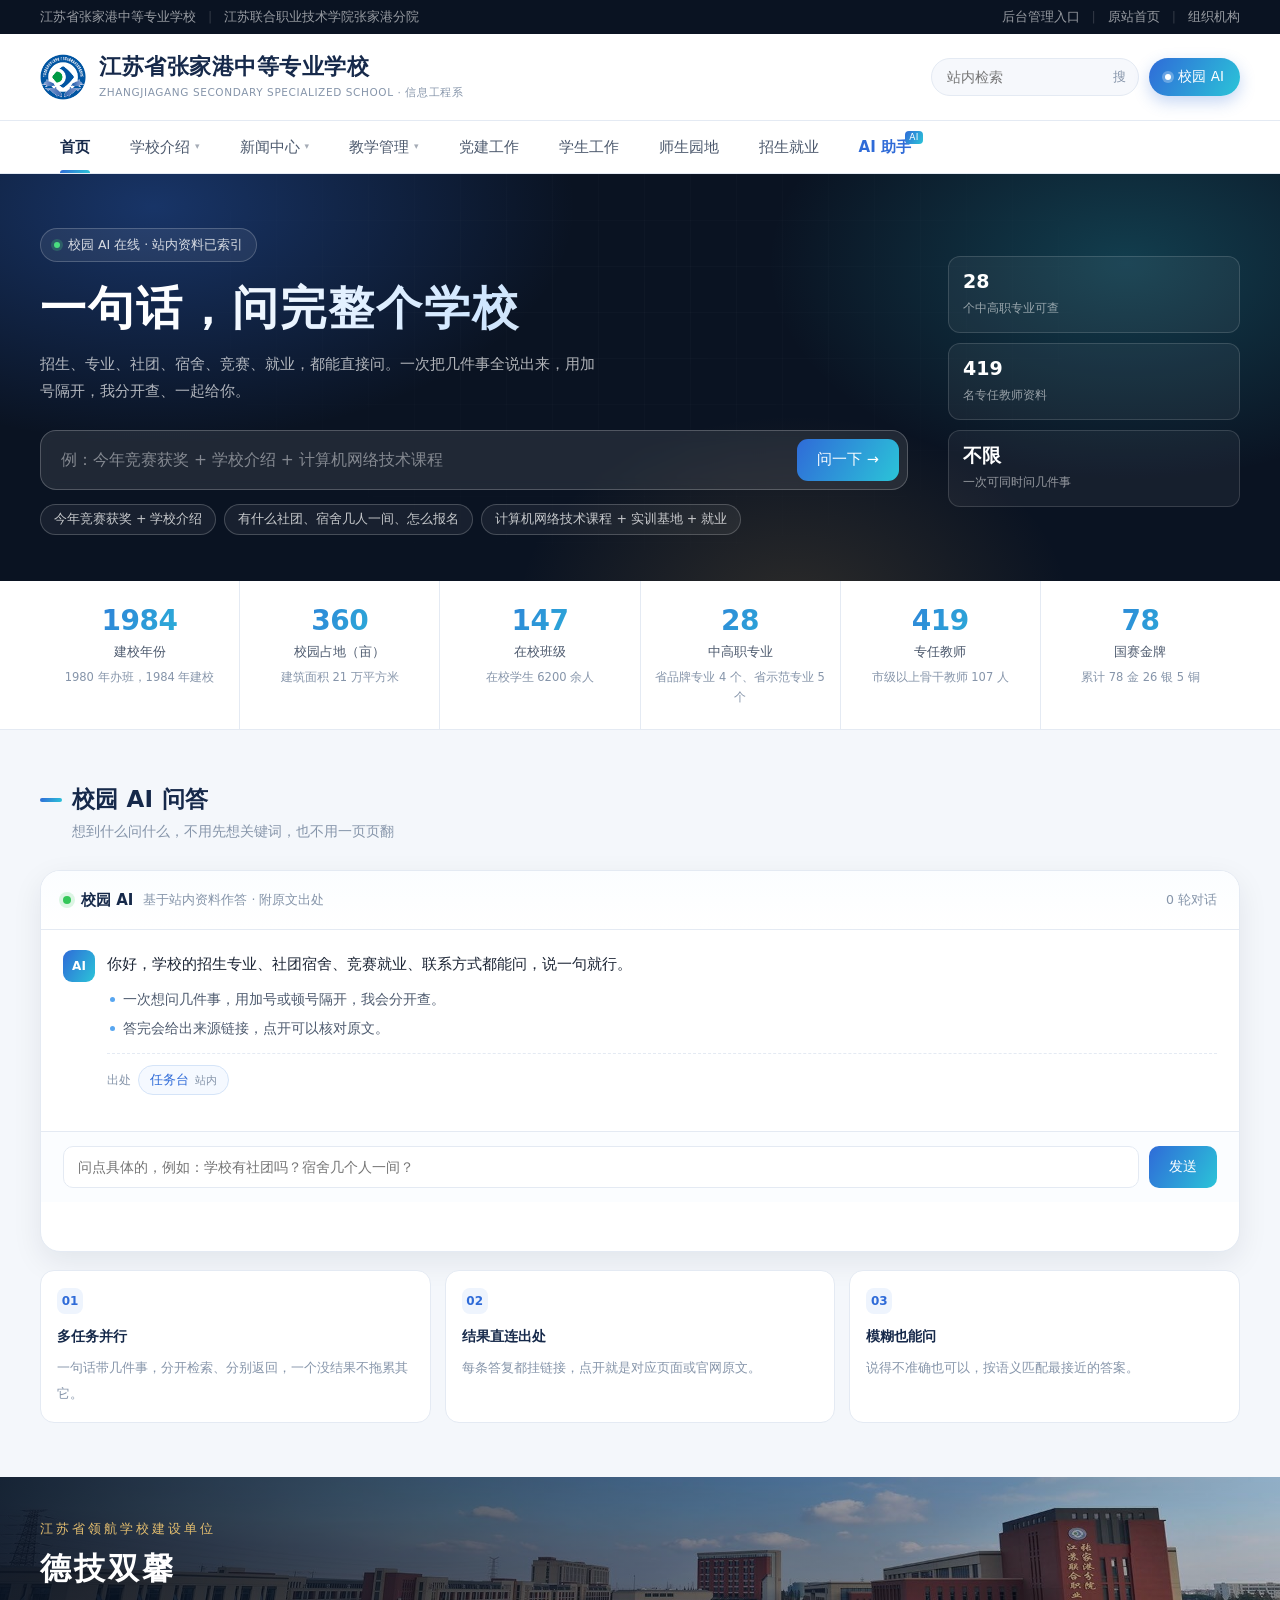
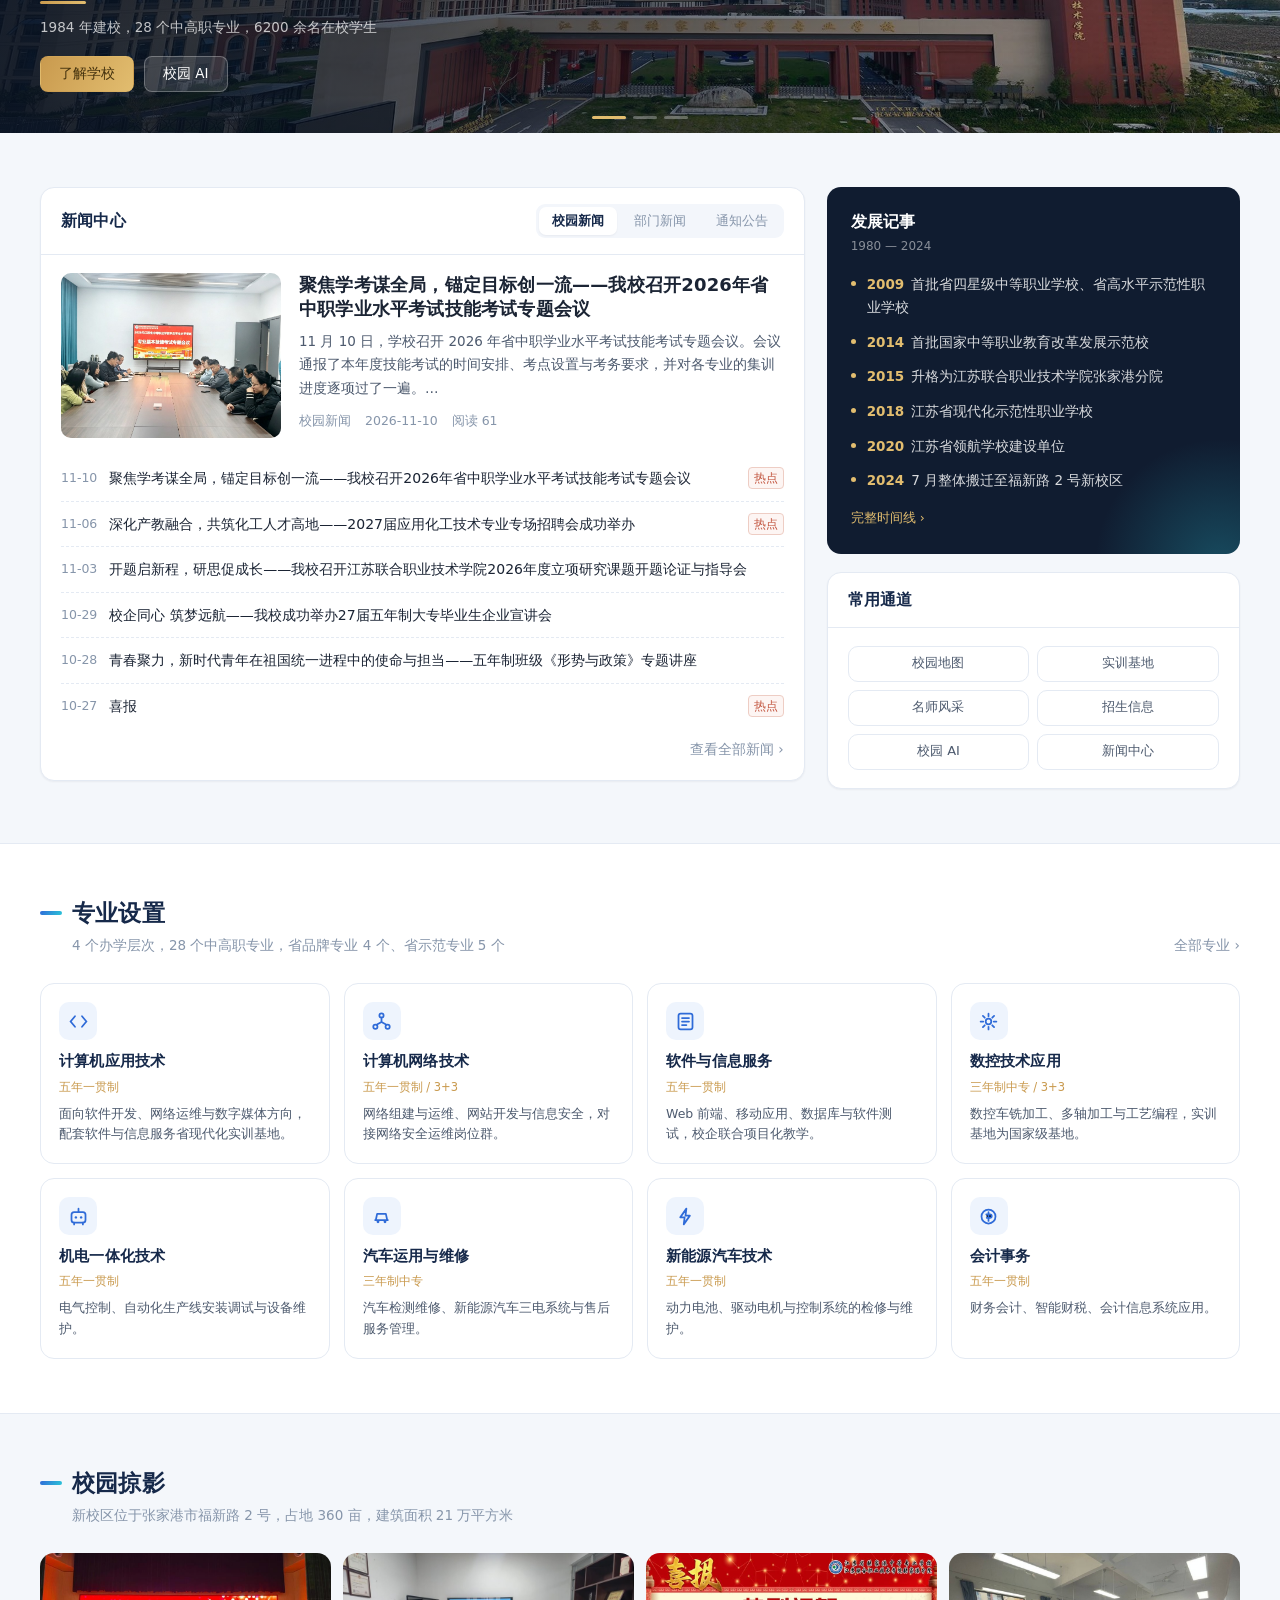
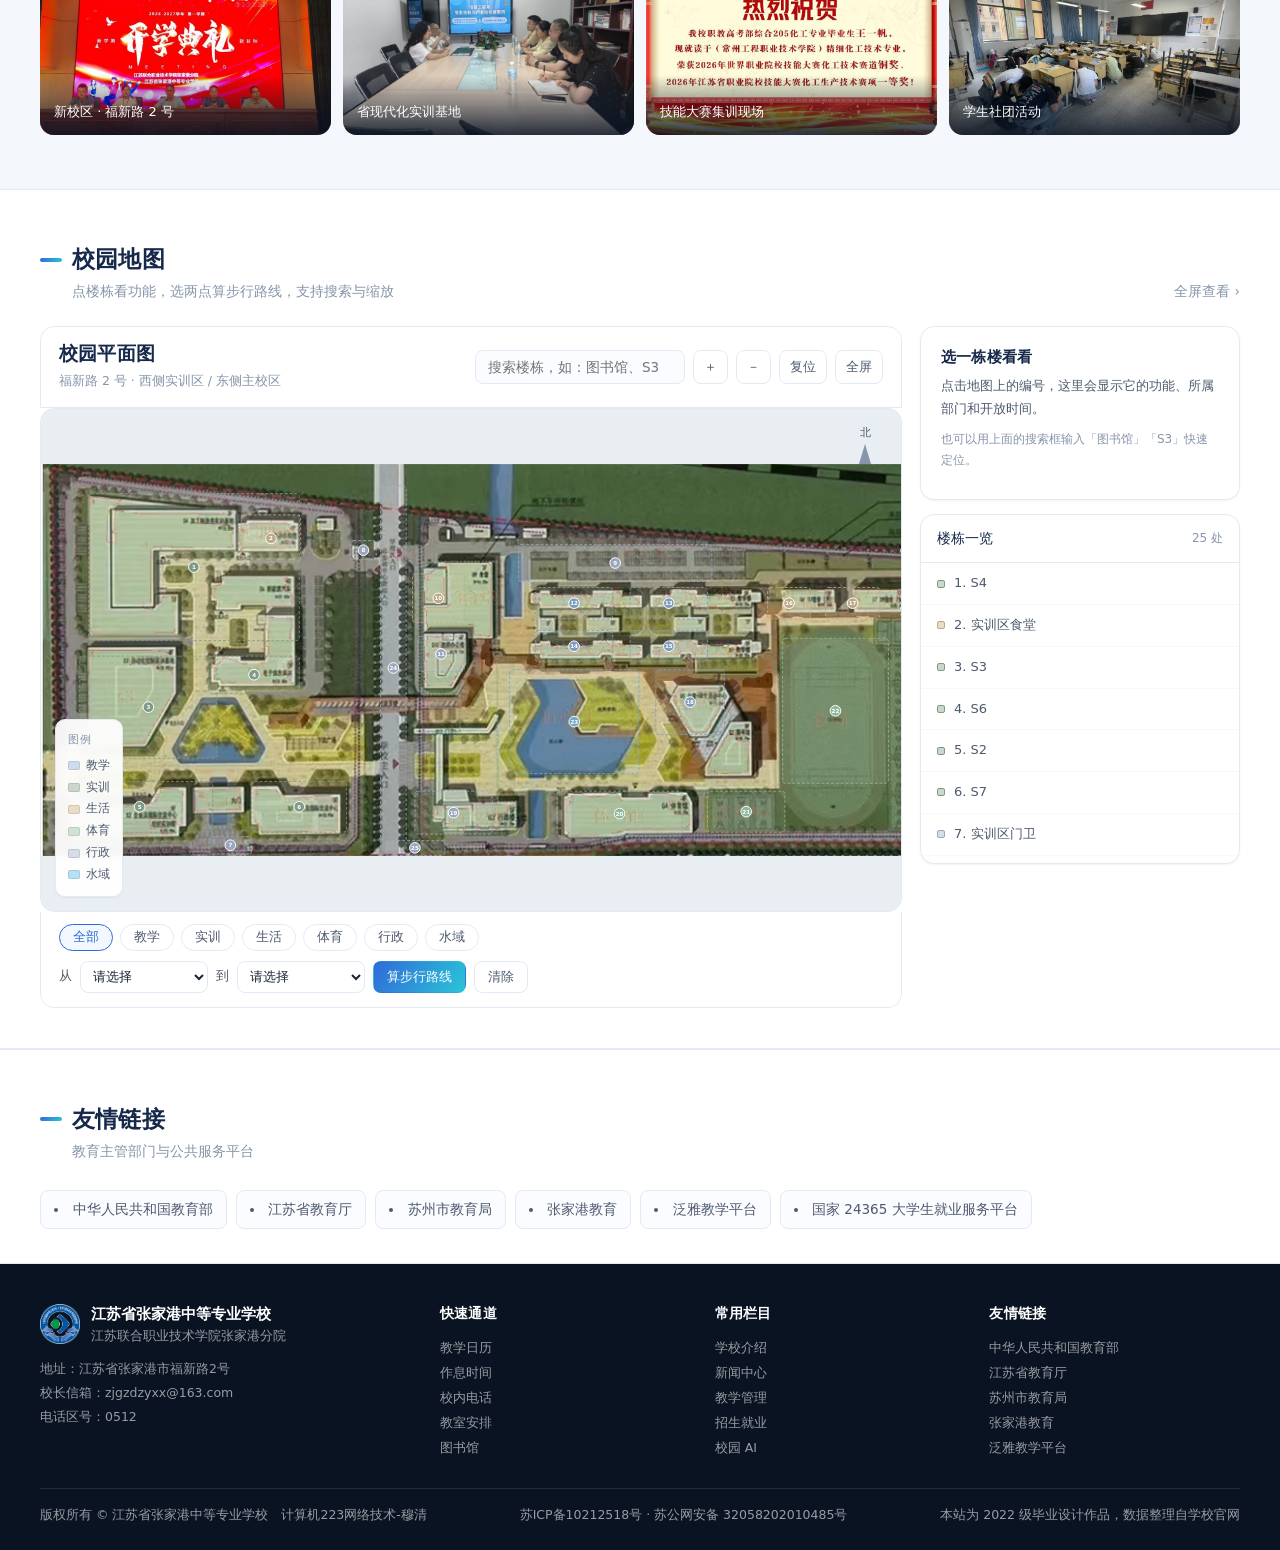
==== index.html @ 8bd3bc45 "校园地图并入首页，取消独立模块" ====
﻿<!DOCTYPE html>
<html lang="zh-CN">
<head>
<meta charset="UTF-8">
<meta name="viewport" content="width=device-width, initial-scale=1">
<title>江苏省张家港中等专业学校 · 校园 AI 门户</title>
<meta name="description" content="江苏省张家港中等专业学校门户网站。一句话问多件事，AI 一次检索全部返回，附原文出处。">
<link rel="icon" href="assets/icons/favicon.png" type="image/png">
<link rel="stylesheet" href="css/main.css">
<link rel="stylesheet" href="css/campus.css">
</head>
<body data-page="home">
<a class="skip" href="#main">跳到主要内容</a>

<div class="topbar" data-shell="top"></div>
<header class="masthead" data-shell="masthead"></header>
<nav class="nav" data-shell="nav"></nav>

<section class="ai-hero">
  <div class="wrap">
    <div class="ai-hero-grid">
      <div>
        <div class="ai-hero-badge"><em></em>校园 AI 在线 · 站内资料已索引</div>
        <h1>一句话，问完整个学校</h1>
        <p class="lead">招生、专业、社团、宿舍、竞赛、就业，都能直接问。一次把几件事全说出来，用加号隔开，我分开查、一起给你。</p>

        <form class="askbar" id="heroAsk" autocomplete="off">
          <input id="heroInput" type="text" placeholder="例：今年竞赛获奖 + 学校介绍 + 计算机网络技术课程">
          <button type="submit">问一下 →</button>
        </form>

        <div class="chips" id="heroChips"></div>
      </div>

      <div class="ai-hero-side">
        <div class="cell"><b>28</b><span>个中高职专业可查</span></div>
        <div class="cell"><b>419</b><span>名专任教师资料</span></div>
        <div class="cell"><b>不限</b><span>一次可同时问几件事</span></div>
      </div>
    </div>
  </div>
</section>

<section id="heroResult" style="display:none;background:#fff;border-bottom:1px solid var(--line)">
  <div class="wrap" style="padding:26px 0 30px">
    <div style="display:flex;align-items:center;gap:10px;margin-bottom:16px">
      <b style="font-size:15px;color:var(--ink-700)" id="heroResultTitle">检索结果</b>
      <span style="font-size:12.5px;color:var(--text-3)" id="heroResultMeta"></span>
      <a href="ai.html" style="margin-left:auto;font-size:13px;color:var(--blue)">在任务台打开 ↗</a>
    </div>
    <div id="heroResultList"></div>
  </div>
</section>

<main id="main">

  <section class="facts"><div class="wrap" data-facts></div></section>

  <section class="section">
    <div class="wrap">
      <div class="sec-head">
        <div>
          <h2>校园 AI 问答</h2>
          <p>想到什么问什么，不用先想关键词，也不用一页页翻</p>
        </div>
      </div>
      <div class="home-ai reveal">
        <div class="home-ai-hd">
          <span class="dot"></span>
          <b>校园 AI</b>
          <span>基于站内资料作答 · 附原文出处</span>
          <span class="right" id="chatCount">0 轮对话</span>
        </div>
        <div class="home-ai-bd" id="chatBody"></div>
        <div class="home-ai-ft">
          <input id="chatInput" type="text" placeholder="问点具体的，例如：学校有社团吗？宿舍几个人一间？">
          <button type="button" id="chatSend">发送</button>
        </div>
        <div style="padding:0 22px 18px"><div class="chips" id="chatChips" style="margin-top:0"></div></div>
      </div>

      <div class="caps">
        <div class="cap reveal"><span class="n">01</span><b>多任务并行</b><span>一句话带几件事，分开检索、分别返回，一个没结果不拖累其它。</span></div>
        <div class="cap reveal"><span class="n">02</span><b>结果直连出处</b><span>每条答复都挂链接，点开就是对应页面或官网原文。</span></div>
        <div class="cap reveal"><span class="n">03</span><b>模糊也能问</b><span>说得不准确也可以，按语义匹配最接近的答案。</span></div>
      </div>
    </div>
  </section>

  <section class="hero" data-hero></section>

  <section class="section">
    <div class="wrap cols-main">
      <div class="card reveal">
        <div class="card-hd">
          <h3>新闻中心</h3>
          <div class="tabs" data-news-tabs>
            <button class="on" data-c="校园新闻">校园新闻</button>
            <button data-c="部门新闻">部门新闻</button>
            <button data-c="通知公告">通知公告</button>
          </div>
        </div>
        <div class="card-bd">
          <div data-home-news style="margin-bottom:18px"></div>
          <div data-news-list></div>
          <div style="text-align:right;margin-top:8px"><a class="sec-more" href="news.html">查看全部新闻 ›</a></div>
        </div>
      </div>

      <div style="display:grid;gap:18px">
        <div class="road reveal">
          <h3>发展记事</h3>
          <p>1980 — 2024</p>
          <ul data-home-road></ul>
          <a href="school.html#dashiji" style="color:var(--gold-2);font-size:12.5px;position:relative;z-index:2">完整时间线 ›</a>
        </div>
        <div class="card reveal">
          <div class="card-hd"><h3>常用通道</h3></div>
          <div class="card-bd" style="display:grid;grid-template-columns:1fr 1fr;gap:8px">
            <a class="btn btn-line" style="height:36px;font-size:13px" href="campus.html">校园地图</a>
            <a class="btn btn-line" style="height:36px;font-size:13px" href="teach.html#shixun">实训基地</a>
            <a class="btn btn-line" style="height:36px;font-size:13px" href="teacher.html">名师风采</a>
            <a class="btn btn-line" style="height:36px;font-size:13px" href="admit.html">招生信息</a>
            <a class="btn btn-line" style="height:36px;font-size:13px" href="ai.html">校园 AI</a>
            <a class="btn btn-line" style="height:36px;font-size:13px" href="news.html">新闻中心</a>
          </div>
        </div>
      </div>
    </div>
  </section>

  <section class="section alt">
    <div class="wrap">
      <div class="sec-head">
        <div>
          <h2>专业设置</h2>
          <p>4 个办学层次，28 个中高职专业，省品牌专业 4 个、省示范专业 5 个</p>
        </div>
        <a class="sec-more" href="teach.html#zhuanye">全部专业 ›</a>
      </div>
      <div class="major-grid" data-home-majors></div>
    </div>
  </section>

  <section class="section">
    <div class="wrap">
      <div class="sec-head">
        <div>
          <h2>校园掠影</h2>
          <p>新校区位于张家港市福新路 2 号，占地 360 亩，建筑面积 21 万平方米</p>
        </div>
      </div>
      <div class="gallery" data-home-gallery></div>
    </div>
  </section>

  <section class="section section-map" id="campus">
    <div class="wrap" style="margin-bottom:22px">
      <div class="sec-head" style="margin-bottom:0">
        <div>
          <h2>校园地图</h2>
          <p>点楼栋看功能，选两点算步行路线，支持搜索与缩放</p>
        </div>
        <a class="sec-more" href="campus.html">全屏查看 ›</a>
      </div>
    </div>

    <div class="map-wrap">
      <div class="map-main">
        <div class="map-bar">
          <div class="map-title">
            <h1>校园平面图</h1>
            <span>福新路 2 号 · 西侧实训区 / 东侧主校区</span>
          </div>
          <div class="map-tools">
            <input id="mapSearch" type="search" placeholder="搜索楼栋，如：图书馆、S3">
            <button type="button" id="zoomIn" title="放大">＋</button>
            <button type="button" id="zoomOut" title="缩小">－</button>
            <button type="button" id="zoomReset" title="复位">复位</button>
            <button type="button" id="fullBtn" title="全屏">全屏</button>
          </div>
        </div>

        <div class="map-canvas" id="mapCanvas">
          <svg id="campusSvg" viewBox="0 0 1778 810" preserveAspectRatio="xMidYMid meet" role="img" aria-label="校园平面图">
            <defs id="svgDefs"></defs>
            <g id="layerGround"></g>
            <g id="layerRoads"></g>
            <g id="layerAreas"></g>
            <g id="layerBuildings"></g>
            <g id="layerLabels"></g>
            <g id="layerRoute"></g>
          </svg>
          <div class="map-tip" id="mapTip"></div>
          <div class="map-legend">
            <div class="lg-title">图例</div>
            <div class="lg-item"><i style="background:#cfdcec"></i>教学</div>
            <div class="lg-item"><i style="background:#cbd6cd"></i>实训</div>
            <div class="lg-item"><i style="background:#e8dcc6"></i>生活</div>
            <div class="lg-item"><i style="background:#cfe3d4"></i>体育</div>
            <div class="lg-item"><i style="background:#d6dce8"></i>行政</div>
            <div class="lg-item"><i style="background:#b9dff2"></i>水域</div>
          </div>
          <div class="map-north"><span>北</span><i></i></div>
        </div>

        <div class="map-bottom">
          <div class="chips-row" id="catChips"></div>
          <div class="route-row">
            <label>从</label>
            <select id="fromSel"></select>
            <label>到</label>
            <select id="toSel"></select>
            <button type="button" class="btn-mini primary" id="routeBtn">算步行路线</button>
            <button type="button" class="btn-mini" id="routeClear">清除</button>
            <span class="route-info" id="routeInfo"></span>
          </div>
        </div>
      </div>

      <aside class="map-side">
        <div class="side-card" id="detailCard">
          <div class="side-empty">
            <h3>选一栋楼看看</h3>
            <p>点击地图上的编号，这里会显示它的功能、所属部门和开放时间。</p>
            <p class="hint">也可以用上面的搜索框输入「图书馆」「S3」快速定位。</p>
          </div>
        </div>
        <div class="side-card list-card">
          <div class="list-hd">楼栋一览 <em id="listCount"></em></div>
          <div class="list-body" id="buildList"></div>
        </div>
      </aside>
    </div>
  </section>

  <section class="section alt" style="padding-bottom:34px">
    <div class="wrap">
      <div class="sec-head"><div><h2>友情链接</h2><p>教育主管部门与公共服务平台</p></div></div>
      <div class="tag-list" id="links"></div>
    </div>
  </section>

</main>

<footer class="footer" data-shell="footer"></footer>

<script src="js/data.js"></script>
<script src="js/sync.js"></script>
<script src="js/knowledge.js"></script>
<script src="js/brain.js"></script>
<script src="js/main.js"></script>
<script src="js/campus.js"></script>
<script src="js/home-ai.js"></script>
<script>
(function () {
  var box = document.getElementById("links");
  if (box) {
    box.innerHTML = LINKS.map(function (x) {
      return '<li><a href="' + x.u + '" target="_blank" rel="noopener">' + x.n + '</a></li>';
    }).join("");
  }
})();
</script>
</body>
</html>
---- css/main.css ----
:root {
  --ink-900: #0a1322;
  --ink-800: #101c30;
  --ink-700: #16294a;
  --ink-600: #22385c;
  --blue: #2f6bd8;
  --blue-2: #58a6f0;
  --cyan: #2bc4d8;
  --gold: #c99a4e;
  --gold-2: #e2bd6f;
  --text: #1b2434;
  --text-2: #4d5a6e;
  --text-3: #8695aa;
  --line: #e4eaf3;
  --bg: #f4f7fb;
  --white: #fff;
  --r-sm: 8px;
  --r: 14px;
  --r-lg: 20px;
  --shadow-sm: 0 1px 2px rgba(16, 28, 48, .05);
  --shadow: 0 10px 30px rgba(16, 28, 48, .08);
  --shadow-lg: 0 24px 60px rgba(16, 28, 48, .16);
  --grad: linear-gradient(120deg, #2f6bd8, #2bc4d8);
  --grad-gold: linear-gradient(120deg, #c99a4e, #e2bd6f);
  --font: "Microsoft YaHei", "PingFang SC", "Source Han Sans SC", system-ui, sans-serif;
}

* { box-sizing: border-box; }

html { -webkit-text-size-adjust: 100%; scroll-behavior: smooth; }

body {
  margin: 0;
  font-family: var(--font);
  font-size: 15px;
  line-height: 1.75;
  color: var(--text);
  background: var(--bg);
  -webkit-font-smoothing: antialiased;
}

a { color: inherit; text-decoration: none; }
img { max-width: 100%; display: block; border: 0; }
ul, ol { margin: 0; padding: 0; list-style: none; }
h1, h2, h3, h4 { margin: 0; font-weight: 700; line-height: 1.35; letter-spacing: .2px; }
button, input, select, textarea { font-family: inherit; font-size: inherit; }

.wrap { width: min(1200px, calc(100% - 48px)); margin: 0 auto; }

.skip { position: absolute; left: -9999px; }
.skip:focus { left: 12px; top: 12px; z-index: 9999; background: #fff; padding: 8px 14px; border-radius: 6px; }

.topbar { background: var(--ink-900); color: rgba(255, 255, 255, .58); font-size: 12.5px; }
.topbar .wrap { display: flex; align-items: center; justify-content: space-between; height: 34px; gap: 16px; }
.topbar a:hover { color: #fff; }
.topbar-l, .topbar-r { display: flex; align-items: center; gap: 12px; }
.topbar .sep { opacity: .28; }

.masthead { background: #fff; border-bottom: 1px solid var(--line); }
.masthead .wrap { display: flex; align-items: center; gap: 16px; height: 86px; }
.brand { display: flex; align-items: center; gap: 13px; min-width: 0; }
.brand img { width: 46px; height: 46px; flex: none; }
.brand-t { display: block; font-size: 22px; font-weight: 700; color: var(--ink-700); line-height: 1.25; letter-spacing: .5px; }
.brand-s {
  display: block; font-size: 10.5px; color: var(--text-3); letter-spacing: .6px; margin-top: 3px;
  white-space: nowrap; overflow: hidden; text-overflow: ellipsis; max-width: 520px;
}

.masthead-r { margin-left: auto; display: flex; align-items: center; gap: 10px; flex: none; }
.search-box {
  display: flex; align-items: center; border: 1px solid var(--line); border-radius: 999px;
  overflow: hidden; background: #f6f8fc; height: 38px; transition: .2s;
}
.search-box:focus-within { border-color: #b9cdf0; background: #fff; box-shadow: 0 0 0 3px rgba(47, 107, 216, .09); }
.search-box input { border: 0; background: transparent; padding: 0 15px; width: 168px; outline: none; font-size: 13.5px; }
.search-box button {
  border: 0; background: transparent; color: var(--text-3); width: 38px; height: 38px;
  cursor: pointer; font-size: 13px; transition: .18s;
}
.search-box button:hover { color: var(--blue); }

.btn-ai {
  display: inline-flex; align-items: center; gap: 7px; height: 38px; padding: 0 16px;
  border-radius: 999px; border: 0; color: #fff; font-size: 13.5px; white-space: nowrap;
  background: var(--grad); cursor: pointer; box-shadow: 0 6px 16px rgba(47, 107, 216, .28);
}
.btn-ai:hover { filter: brightness(1.06); }
.btn-ai i { width: 6px; height: 6px; border-radius: 50%; background: #fff; box-shadow: 0 0 0 3px rgba(255, 255, 255, .28); }

.nav { background: #fff; position: sticky; top: 0; z-index: 60; border-bottom: 1px solid var(--line); }
.nav .wrap { display: flex; }
.nav-item { position: relative; display: flex; align-items: center; }
.nav-item > a {
  display: flex; align-items: center; height: 52px; padding: 0 20px;
  color: var(--text-2); font-size: 15px; transition: color .18s; position: relative;
}
.nav-item > a::after {
  content: ""; position: absolute; left: 20px; right: 20px; bottom: 0; height: 3px;
  border-radius: 3px 3px 0 0; background: var(--grad); transform: scaleX(0); transition: transform .2s;
}
.nav-item > a:hover { color: var(--ink-700); }
.nav-item > a:hover::after, .nav-item.on > a::after { transform: scaleX(1); }
.nav-item.on > a { color: var(--ink-700); font-weight: 700; }
.nav-item .caret { margin-left: 5px; font-size: 9px; opacity: .5; }
.nav-drop {
  position: absolute; left: 10px; top: 100%; min-width: 158px; background: #fff;
  box-shadow: var(--shadow-lg); border-radius: 10px; padding: 8px; border: 1px solid var(--line);
  opacity: 0; visibility: hidden; transform: translateY(6px); transition: .18s;
}
.nav-item:hover .nav-drop { opacity: 1; visibility: visible; transform: translateY(4px); }
.nav-drop a { display: block; padding: 8px 12px; font-size: 13.5px; color: var(--text-2); border-radius: 6px; }
.nav-drop a:hover { background: #f2f6fc; color: var(--blue); }
.nav-hot > a { color: var(--blue); font-weight: 700; }
.nav-hot::after {
  content: "AI"; position: absolute; right: 8px; top: 10px;
  font-size: 9px; line-height: 1; padding: 2px 4px; border-radius: 4px;
  background: var(--grad); color: #fff; letter-spacing: .5px;
}
.nav-toggle { display: none; }

.ticker { background: #fff; border-bottom: 1px solid var(--line); }
.ticker .wrap { display: flex; align-items: center; gap: 12px; height: 42px; font-size: 13.5px; }
.ticker b {
  color: var(--blue); flex: none; font-size: 11.5px; border: 1px solid #c9dcf7;
  background: #eef4fd; border-radius: 4px; padding: 1px 7px; font-weight: 400;
}
.ticker-view { overflow: hidden; flex: 1; position: relative; height: 22px; }
.ticker-list { position: absolute; transition: transform .5s ease; }
.ticker-list li { height: 22px; line-height: 22px; color: var(--text-2); white-space: nowrap; }
.ticker-list li:hover { color: var(--blue); }

.btn {
  display: inline-flex; align-items: center; justify-content: center; gap: 7px;
  height: 42px; padding: 0 24px; border-radius: 10px; font-size: 14.5px; cursor: pointer;
  border: 1px solid transparent; transition: .18s; white-space: nowrap;
}
.btn-primary { background: var(--ink-700); color: #fff; }
.btn-primary:hover { background: var(--ink-800); }
.btn-gold { background: var(--grad-gold); color: #44320e; }
.btn-gold:hover { filter: brightness(1.05); }
.btn-line { border-color: var(--line); color: var(--text-2); background: #fff; }
.btn-line:hover { border-color: #b9cdf0; color: var(--blue); }
.btn-light { background: rgba(255, 255, 255, .12); color: #fff; border-color: rgba(255, 255, 255, .28); }
.btn-light:hover { background: rgba(255, 255, 255, .2); }

.ai-hero {
  position: relative; overflow: hidden; background: var(--ink-900);
  color: #fff; border-radius: 0 0 0 0; padding: 54px 0 46px;
}
.ai-hero::before {
  content: ""; position: absolute; inset: 0;
  background:
    radial-gradient(680px 380px at 12% 8%, rgba(47, 107, 216, .38), transparent 62%),
    radial-gradient(560px 340px at 88% 22%, rgba(43, 196, 216, .24), transparent 64%),
    radial-gradient(420px 300px at 62% 108%, rgba(201, 154, 78, .18), transparent 66%);
}
.ai-hero::after {
  content: ""; position: absolute; inset: 0; opacity: .5;
  background-image: linear-gradient(rgba(255, 255, 255, .045) 1px, transparent 1px),
    linear-gradient(90deg, rgba(255, 255, 255, .045) 1px, transparent 1px);
  background-size: 46px 46px;
  mask-image: radial-gradient(720px 420px at 50% 30%, #000, transparent 78%);
}
.ai-hero .wrap { position: relative; z-index: 2; }
.ai-hero-grid { display: grid; grid-template-columns: minmax(0, 1fr) 292px; gap: 40px; align-items: center; }
.ai-hero-badge {
  display: inline-flex; align-items: center; gap: 8px; font-size: 12.5px;
  border: 1px solid rgba(255, 255, 255, .2); background: rgba(255, 255, 255, .07);
  border-radius: 999px; padding: 5px 13px; color: rgba(255, 255, 255, .82);
}
.ai-hero-badge em {
  width: 6px; height: 6px; border-radius: 50%; background: #4ade80; font-style: normal;
  box-shadow: 0 0 0 3px rgba(74, 222, 128, .22);
}
.ai-hero h1 {
  font-size: clamp(30px, 3.6vw, 46px); letter-spacing: 2px; margin: 18px 0 0; line-height: 1.25;
  background: linear-gradient(100deg, #fff 12%, #cfe6ff 52%, #ffdca8 88%);
  -webkit-background-clip: text; background-clip: text; color: transparent;
}
.ai-hero p.lead { color: rgba(255, 255, 255, .68); font-size: 15px; margin: 14px 0 0; max-width: 560px; }

.askbar {
  display: flex; align-items: center; gap: 10px; margin-top: 26px;
  background: rgba(255, 255, 255, .09); border: 1px solid rgba(255, 255, 255, .22);
  border-radius: 16px; padding: 8px 8px 8px 18px; backdrop-filter: blur(6px);
  transition: .2s;
}
.askbar:focus-within { border-color: rgba(120, 190, 255, .7); background: rgba(255, 255, 255, .13); box-shadow: 0 0 0 4px rgba(47, 107, 216, .18); }
.askbar input {
  flex: 1; min-width: 0; background: transparent; border: 0; outline: none;
  color: #fff; font-size: 15.5px; height: 42px;
}
.askbar input::placeholder { color: rgba(255, 255, 255, .45); }
.askbar button {
  flex: none; height: 42px; padding: 0 20px; border: 0; border-radius: 11px;
  background: var(--grad); color: #fff; font-size: 14.5px; cursor: pointer;
  display: inline-flex; align-items: center; gap: 6px; transition: .18s;
}
.askbar button:hover { filter: brightness(1.08); }

.chips { display: flex; flex-wrap: wrap; gap: 8px; margin-top: 14px; }
.chips button {
  font-size: 12.5px; padding: 6px 13px; border-radius: 999px; cursor: pointer;
  border: 1px solid rgba(255, 255, 255, .2); background: rgba(255, 255, 255, .06);
  color: rgba(255, 255, 255, .76); transition: .18s;
}
.chips button:hover { background: rgba(255, 255, 255, .16); color: #fff; border-color: rgba(255, 255, 255, .38); }

.ai-hero-side { display: grid; gap: 10px; }
.ai-hero-side .cell {
  border: 1px solid rgba(255, 255, 255, .14); background: rgba(255, 255, 255, .05);
  border-radius: 12px; padding: 12px 14px;
}
.ai-hero-side .cell b { display: block; font-size: 19px; color: #fff; line-height: 1.3; }
.ai-hero-side .cell span { font-size: 12px; color: rgba(255, 255, 255, .55); }

.hero { position: relative; overflow: hidden; background: var(--ink-800); }
.hero-slides { position: relative; height: clamp(210px, 20vw, 300px); }
.hero-slide { position: absolute; inset: 0; opacity: 0; transition: opacity .9s ease; background-size: cover; background-position: center; }
.hero-slide.on { opacity: 1; }
.hero-slide::after { content: ""; position: absolute; inset: 0; background: linear-gradient(90deg, rgba(8, 18, 34, .9) 0%, rgba(8, 18, 34, .55) 48%, rgba(8, 18, 34, .18) 100%); }
.hero-inner { position: relative; z-index: 2; height: 100%; display: flex; flex-direction: column; justify-content: center; }
.hero-kicker { color: var(--gold-2); font-size: 12.5px; letter-spacing: 3px; margin: 0 0 8px; }
.hero-title { color: #fff; font-size: clamp(24px, 2.4vw, 32px); letter-spacing: 3px; }
.hero-sub { color: rgba(255, 255, 255, .74); font-size: 13.5px; margin-top: 8px; max-width: 560px; }
.hero-line { width: 46px; height: 3px; border-radius: 3px; background: var(--grad-gold); margin: 12px 0; }
.hero-btns { display: flex; gap: 10px; flex-wrap: wrap; }
.hero-btns .btn { height: 36px; padding: 0 18px; font-size: 13.5px; border-radius: 8px; }
.hero-dots { position: absolute; bottom: 14px; left: 0; right: 0; z-index: 3; display: flex; gap: 7px; justify-content: center; }
.hero-dots button { width: 24px; height: 3px; border: 0; background: rgba(255, 255, 255, .3); cursor: pointer; padding: 0; border-radius: 2px; }
.hero-dots button.on { background: var(--gold-2); width: 34px; }

.facts { background: #fff; border-bottom: 1px solid var(--line); }
.facts .wrap { display: grid; grid-template-columns: repeat(6, 1fr); gap: 1px; background: var(--line); }
.fact { background: #fff; padding: 22px 10px; text-align: center; }
.fact b {
  display: block; font-size: 28px; line-height: 1.25; letter-spacing: -0.5px;
  background: var(--grad); -webkit-background-clip: text; background-clip: text; color: transparent;
}
.fact span { font-size: 13px; color: var(--text-2); }
.fact em { display: block; font-style: normal; font-size: 11.5px; color: var(--text-3); margin-top: 3px; }

.section { padding: 54px 0; }
.section.alt { background: #fff; border-top: 1px solid var(--line); border-bottom: 1px solid var(--line); }
.sec-head { display: flex; align-items: flex-end; justify-content: space-between; gap: 20px; margin-bottom: 26px; }
.sec-head h2 { font-size: 23px; color: var(--ink-700); display: flex; align-items: center; gap: 10px; }
.sec-head h2::before { content: ""; width: 22px; height: 4px; border-radius: 4px; background: var(--grad); }
.sec-head p { margin: 5px 0 0 32px; color: var(--text-3); font-size: 13.5px; }
.sec-more { color: var(--text-3); font-size: 13.5px; }
.sec-more:hover { color: var(--blue); }

.cols-3 { display: grid; grid-template-columns: repeat(3, 1fr); gap: 20px; }
.cols-2 { display: grid; grid-template-columns: repeat(2, 1fr); gap: 20px; }
.cols-main { display: grid; grid-template-columns: minmax(0, 1.85fr) minmax(0, 1fr); gap: 22px; align-items: start; }

.card { background: #fff; border: 1px solid var(--line); border-radius: var(--r); box-shadow: var(--shadow-sm); }
.card-hd { display: flex; align-items: center; justify-content: space-between; padding: 16px 20px; border-bottom: 1px solid var(--line); gap: 12px; flex-wrap: wrap; }
.card-hd h3 { font-size: 16px; color: var(--ink-700); }
.card-hd .more { font-size: 13px; color: var(--text-3); }
.card-hd .more:hover { color: var(--blue); }
.card-bd { padding: 18px 20px; }

.tabs { display: flex; gap: 4px; background: #f3f6fb; padding: 3px; border-radius: 9px; }
.tabs button {
  border: 0; background: transparent; padding: 5px 13px; border-radius: 7px;
  font-size: 13px; color: var(--text-3); cursor: pointer; transition: .16s;
}
.tabs button.on { background: #fff; color: var(--ink-700); font-weight: 700; box-shadow: var(--shadow-sm); }

.news-lead { display: grid; grid-template-columns: 220px minmax(0, 1fr); gap: 18px; }
.news-lead .pic { border-radius: 10px; overflow: hidden; background: #e8edf3; aspect-ratio: 4 / 3; }
.news-lead .pic img { width: 100%; height: 100%; object-fit: cover; transition: transform .5s; }
.news-lead .pic:hover img { transform: scale(1.05); }
.news-lead h3 { font-size: 18px; margin-bottom: 8px; color: var(--text); }
.news-lead h3:hover { color: var(--blue); }
.news-lead p { margin: 0 0 10px; color: var(--text-2); font-size: 13.5px; }
.news-lead .meta { font-size: 12.5px; color: var(--text-3); display: flex; gap: 14px; }

.news-list li { display: flex; gap: 12px; padding: 10px 0; border-bottom: 1px dashed var(--line); font-size: 14px; align-items: center; }
.news-list li:last-child { border-bottom: 0; }
.news-list .dt { color: var(--text-3); font-size: 12.5px; flex: none; font-variant-numeric: tabular-nums; }
.news-list .tt { flex: 1; min-width: 0; overflow: hidden; text-overflow: ellipsis; white-space: nowrap; color: var(--text); }
.news-list a:hover .tt { color: var(--blue); }
.news-list .hot { color: #c2553f; font-size: 11.5px; border: 1px solid #eecdc4; background: #fdf5f3; border-radius: 4px; padding: 0 5px; }
.news-list .top { color: #a2762a; font-size: 11.5px; border: 1px solid #ecd9b2; background: #fdf8ee; border-radius: 4px; padding: 0 5px; }

.road { background: var(--ink-800); color: #fff; border-radius: var(--r); padding: 24px; position: relative; overflow: hidden; }
.road::after {
  content: ""; position: absolute; width: 260px; height: 260px; right: -110px; bottom: -140px;
  border-radius: 50%; background: radial-gradient(circle, rgba(43, 196, 216, .28), transparent 68%);
}
.road h3 { font-size: 16px; margin-bottom: 3px; position: relative; z-index: 2; }
.road p { margin: 0 0 16px; font-size: 12px; color: rgba(255, 255, 255, .5); position: relative; z-index: 2; }
.road ul li { position: relative; padding-left: 16px; margin-bottom: 11px; font-size: 13.5px; color: rgba(255, 255, 255, .84); z-index: 2; }
.road ul li::before { content: ""; position: absolute; left: 0; top: 8px; width: 5px; height: 5px; border-radius: 50%; background: var(--gold-2); }
.road ul li b { color: var(--gold-2); margin-right: 7px; font-variant-numeric: tabular-nums; }

.major-grid { display: grid; grid-template-columns: repeat(4, 1fr); gap: 14px; }
.major {
  border: 1px solid var(--line); border-radius: var(--r); padding: 18px; background: #fff;
  transition: .2s; display: block;
}
.major:hover { border-color: #b9cdf0; box-shadow: var(--shadow); transform: translateY(-3px); }
.major .ic {
  width: 38px; height: 38px; border-radius: 10px; background: #eef4fd; color: var(--blue);
  display: grid; place-items: center; margin-bottom: 11px;
}
.major h4 { font-size: 15px; margin-bottom: 5px; color: var(--ink-700); }
.major .lv { font-size: 11.5px; color: var(--gold); }
.major p { font-size: 12.5px; color: var(--text-2); margin: 7px 0 0; line-height: 1.65; }

.ai-band {
  background: var(--ink-800); color: #fff; border-radius: var(--r-lg); padding: 34px 36px;
  display: grid; grid-template-columns: minmax(0, 1fr) 360px; gap: 30px; align-items: center;
  position: relative; overflow: hidden;
}
.ai-band::before {
  content: ""; position: absolute; inset: 0;
  background: radial-gradient(560px 300px at 84% 12%, rgba(43, 196, 216, .26), transparent 66%),
    radial-gradient(460px 260px at 6% 96%, rgba(47, 107, 216, .3), transparent 68%);
}
.ai-band > * { position: relative; z-index: 2; }
.ai-band h3 { font-size: 24px; letter-spacing: 1px; }
.ai-band p { color: rgba(255, 255, 255, .72); font-size: 14px; margin: 10px 0 0; }
.ai-tags { display: flex; flex-wrap: wrap; gap: 8px; margin-top: 16px; }
.ai-tags span { font-size: 12px; border: 1px solid rgba(255, 255, 255, .22); border-radius: 999px; padding: 4px 12px; color: rgba(255, 255, 255, .8); }
.ai-panel { background: rgba(255, 255, 255, .08); border: 1px solid rgba(255, 255, 255, .18); border-radius: var(--r); padding: 16px; }
.ai-panel .row { display: flex; gap: 8px; }
.ai-panel input {
  flex: 1; min-width: 0; height: 40px; border-radius: 9px; border: 1px solid rgba(255, 255, 255, .24);
  background: rgba(255, 255, 255, .1); color: #fff; padding: 0 12px; outline: none; font-size: 14px;
}
.ai-panel input::placeholder { color: rgba(255, 255, 255, .45); }
.ai-panel .chips button { border-color: rgba(255, 255, 255, .24); }
.ai-panel .btn { height: 40px; padding: 0 16px; font-size: 14px; border-radius: 9px; }

.home-ai {
  background: #fff; border: 1px solid var(--line); border-radius: var(--r-lg);
  box-shadow: var(--shadow); overflow: hidden;
}
.home-ai-hd {
  display: flex; align-items: center; gap: 10px; padding: 16px 22px;
  border-bottom: 1px solid var(--line); background: linear-gradient(180deg, #fbfdff, #fff);
}
.home-ai-hd .dot { width: 8px; height: 8px; border-radius: 50%; background: #34c759; box-shadow: 0 0 0 4px rgba(52, 199, 89, .16); }
.home-ai-hd b { font-size: 15px; color: var(--ink-700); }
.home-ai-hd span { font-size: 12.5px; color: var(--text-3); }
.home-ai-hd .right { margin-left: auto; font-size: 12.5px; color: var(--text-3); }
.home-ai-bd { padding: 20px 22px; max-height: 460px; overflow: auto; }
.home-ai-bd::-webkit-scrollbar { width: 6px; }
.home-ai-bd::-webkit-scrollbar-thumb { background: #d8e2ef; border-radius: 3px; }

.msg { display: flex; gap: 12px; margin-bottom: 16px; }
.msg .av {
  flex: none; width: 32px; height: 32px; border-radius: 9px; display: grid; place-items: center;
  font-size: 12px; font-weight: 700; color: #fff;
}
.msg.me .av { background: #dfe8f5; color: var(--ink-700); }
.msg.ai .av { background: var(--grad); }
.msg .bubble { flex: 1; min-width: 0; }
.msg.me .bubble {
  background: #f2f6fc; border-radius: 4px 12px 12px 12px; padding: 10px 14px;
  font-size: 14.5px; color: var(--text); width: fit-content; max-width: 100%;
}
.msg.ai .bubble { padding-top: 2px; }

.ans-lead { margin: 0 0 10px; font-size: 14.5px; color: var(--text); }
.ans ul { margin: 0 0 10px; }
.ans li { position: relative; padding-left: 16px; margin-bottom: 6px; font-size: 13.5px; color: var(--text-2); line-height: 1.75; }
.ans li::before { content: ""; position: absolute; left: 3px; top: 9px; width: 5px; height: 5px; border-radius: 50%; background: var(--blue-2); }
.ans-tail { margin: 0 0 8px; font-size: 13px; color: var(--text-3); }
.ans-refs { display: flex; flex-wrap: wrap; gap: 7px; align-items: center; margin-top: 12px; padding-top: 11px; border-top: 1px dashed var(--line); }
.ans-refs .rt { font-size: 11.5px; color: var(--text-3); }
.ans-refs a {
  display: inline-flex; align-items: center; gap: 6px; font-size: 12.5px; color: var(--blue);
  border: 1px solid #d5e4f8; background: #f5f9ff; border-radius: 999px; padding: 3px 11px;
}
.ans-refs a:hover { background: #eaf3ff; border-color: #b9cdf0; }
.ans-refs a i { font-style: normal; font-size: 10.5px; color: var(--text-3); }

.home-ai-ft { display: flex; gap: 10px; padding: 14px 22px; border-top: 1px solid var(--line); background: #fbfdff; }
.home-ai-ft input {
  flex: 1; min-width: 0; height: 42px; border: 1px solid var(--line); border-radius: 10px;
  padding: 0 14px; outline: none; background: #fff; font-size: 14px;
}
.home-ai-ft input:focus { border-color: #b9cdf0; box-shadow: 0 0 0 3px rgba(47, 107, 216, .08); }
.home-ai-ft button {
  flex: none; height: 42px; padding: 0 20px; border: 0; border-radius: 10px;
  background: var(--grad); color: #fff; cursor: pointer; font-size: 14px;
}
.home-ai-ft button:hover { filter: brightness(1.07); }

.caps { display: grid; grid-template-columns: repeat(3, 1fr); gap: 14px; margin-top: 18px; }
.cap { border: 1px solid var(--line); border-radius: var(--r); padding: 16px; background: #fff; }
.cap b { display: block; font-size: 14px; color: var(--ink-700); margin-bottom: 5px; }
.cap span { font-size: 12.5px; color: var(--text-3); line-height: 1.7; }
.cap .n {
  display: inline-grid; place-items: center; width: 26px; height: 26px; border-radius: 8px;
  background: #eef4fd; color: var(--blue); font-size: 12px; font-weight: 700; margin-bottom: 10px;
}

.page-hd { position: relative; height: 200px; background: var(--ink-800) center/cover; display: flex; align-items: flex-end; }
.page-hd::after { content: ""; position: absolute; inset: 0; background: linear-gradient(90deg, rgba(8, 18, 34, .88), rgba(8, 18, 34, .45)); }
.page-hd .wrap { position: relative; z-index: 2; padding-bottom: 22px; }
.page-hd h1 { color: #fff; font-size: 28px; letter-spacing: 2px; }
.page-hd .crumb { color: rgba(255, 255, 255, .62); font-size: 12.5px; margin-top: 6px; }
.page-hd .crumb a:hover { color: #fff; }

.layout { display: grid; grid-template-columns: 210px minmax(0, 1fr); gap: 24px; align-items: start; padding: 30px 0 60px; }
.side { background: #fff; border: 1px solid var(--line); border-radius: var(--r); overflow: hidden; position: sticky; top: 68px; }
.side h3 { background: var(--ink-700); color: #fff; font-size: 14.5px; padding: 13px 18px; }
.side a { display: block; padding: 10px 18px; font-size: 13.5px; color: var(--text-2); border-bottom: 1px solid #f2f5fa; }
.side a:hover { background: #f5f9ff; color: var(--blue); }
.side a.on { background: #eef4fd; color: var(--blue); font-weight: 700; box-shadow: inset 3px 0 0 var(--blue); }
.side .contact { padding: 14px 18px; font-size: 12.5px; color: var(--text-3); background: #fafcff; }

.article { background: #fff; border: 1px solid var(--line); border-radius: var(--r); padding: 30px 34px; }
.article h2 { font-size: 23px; color: var(--ink-700); margin-bottom: 10px; }
.article .meta { color: var(--text-3); font-size: 12.5px; border-bottom: 1px solid var(--line); padding-bottom: 14px; margin-bottom: 20px; display: flex; gap: 16px; flex-wrap: wrap; }
.article p { margin: 0 0 16px; text-indent: 2em; color: #2c3543; }
.article .no-indent { text-indent: 0; }

.block { margin-bottom: 24px; }
.block:last-child { margin-bottom: 0; }
.block h3 { font-size: 17px; color: var(--ink-700); margin-bottom: 13px; padding-left: 11px; border-left: 3px solid var(--gold); }
.quote { background: #f6f9fe; border-left: 3px solid var(--blue-2); border-radius: 0 8px 8px 0; padding: 14px 18px; color: var(--text-2); font-size: 13.5px; }

.tag-list { display: flex; flex-wrap: wrap; gap: 9px; }
.tag-list li { border: 1px solid var(--line); border-radius: 8px; padding: 7px 13px; font-size: 13.5px; color: var(--text-2); background: #fbfcff; }
.tag-list li b { color: var(--gold); margin-right: 6px; }
.tag-list li:hover { border-color: #b9cdf0; color: var(--blue); }

.timeline { position: relative; padding-left: 24px; }
.timeline::before { content: ""; position: absolute; left: 5px; top: 5px; bottom: 5px; width: 2px; background: var(--line); }
.timeline li { position: relative; padding-bottom: 18px; font-size: 14px; }
.timeline li::before { content: ""; position: absolute; left: -24px; top: 7px; width: 10px; height: 10px; border-radius: 50%; background: #fff; border: 2px solid var(--blue-2); }
.timeline li b { color: var(--ink-700); margin-right: 9px; font-variant-numeric: tabular-nums; }

.table { width: 100%; border-collapse: collapse; font-size: 13.5px; }
.table th, .table td { border-bottom: 1px solid var(--line); padding: 11px 10px; text-align: left; vertical-align: top; }
.table th { background: #f7fafd; color: var(--text-2); font-weight: 700; }
.table tr:hover td { background: #fbfdff; }

.gallery { display: grid; grid-template-columns: repeat(4, 1fr); gap: 12px; }
.gallery figure { margin: 0; position: relative; border-radius: var(--r); overflow: hidden; background: #e8edf3; }
.gallery figure img { aspect-ratio: 8 / 5; object-fit: cover; width: 100%; transition: transform .5s; }
.gallery figure:hover img { transform: scale(1.06); }
.gallery figcaption {
  position: absolute; left: 0; right: 0; bottom: 0; padding: 26px 14px 12px; color: #fff;
  font-size: 13px; background: linear-gradient(transparent, rgba(8, 18, 34, .86));
}

.filter { display: flex; flex-wrap: wrap; gap: 8px; margin-bottom: 16px; }
.filter button, .filter a {
  border: 1px solid var(--line); background: #fff; padding: 6px 15px; border-radius: 999px;
  cursor: pointer; font-size: 13px; color: var(--text-2); transition: .16s;
}
.filter button.on, .filter a.on, .filter a:hover { border-color: #b9cdf0; color: var(--blue); }

.pager { display: flex; justify-content: center; gap: 7px; margin-top: 24px; }
.pager button { min-width: 34px; height: 34px; border: 1px solid var(--line); background: #fff; border-radius: 8px; cursor: pointer; color: var(--text-2); }
.pager button.on { background: var(--ink-700); border-color: var(--ink-700); color: #fff; }

.footer { background: var(--ink-900); color: rgba(255, 255, 255, .58); font-size: 12.5px; }
.footer-top { display: grid; grid-template-columns: 1.5fr 1fr 1fr 1fr; gap: 24px; padding: 40px 0 28px; }
.footer h4 { color: #fff; font-size: 14px; margin-bottom: 12px; }
.footer-top a { display: block; line-height: 2; }
.footer-top a:hover { color: #fff; }
.footer-brand { display: flex; gap: 11px; align-items: flex-start; margin-bottom: 10px; }
.footer-brand img { width: 40px; height: 40px; }
.footer-brand b { color: #fff; font-size: 15px; display: block; line-height: 1.4; }
.footer-bottom {
  border-top: 1px solid rgba(255, 255, 255, .1); padding: 15px 0 24px;
  display: flex; flex-wrap: wrap; gap: 5px 18px; justify-content: space-between;
}

.to-top {
  position: fixed; right: 24px; bottom: 24px; width: 42px; height: 42px; border-radius: 12px;
  background: var(--ink-700); color: #fff; border: 0; cursor: pointer; display: grid; place-items: center;
  box-shadow: var(--shadow); opacity: 0; visibility: hidden; transition: .25s; z-index: 80;
}
.to-top.on { opacity: 1; visibility: visible; }

.reveal { opacity: 0; transform: translateY(16px); transition: opacity .6s ease, transform .6s ease; }
.reveal.in { opacity: 1; transform: none; }

@media (max-width: 1080px) {
  .facts .wrap { grid-template-columns: repeat(3, 1fr); }
  .major-grid { grid-template-columns: repeat(2, 1fr); }
  .cols-main { grid-template-columns: 1fr; }
  .ai-band { grid-template-columns: 1fr; }
  .ai-hero-grid { grid-template-columns: 1fr; gap: 26px; }
  .ai-hero-side { grid-template-columns: repeat(3, 1fr); }
  .gallery { grid-template-columns: repeat(2, 1fr); }
  .caps { grid-template-columns: 1fr; }
  .footer-top { grid-template-columns: 1fr 1fr; }
}

@media (max-width: 860px) {
  .wrap { width: calc(100% - 28px); }
  .masthead .wrap { height: auto; padding: 12px 0; flex-wrap: wrap; }
  .brand-t { font-size: 18px; }
  .brand-s { max-width: 100%; }
  .masthead-r { width: 100%; margin-left: 0; }
  .search-box { flex: 1; }
  .search-box input { width: 100%; }
  .nav .wrap { flex-wrap: wrap; }
  .nav-toggle { display: block; height: 50px; padding: 0 18px; background: transparent; border: 0; color: var(--ink-700); font-size: 15px; cursor: pointer; }
  .nav-item { display: none; width: 50%; }
  .nav.open .nav-item { display: flex; }
  .nav-drop { position: static; opacity: 1; visibility: visible; transform: none; box-shadow: none; padding: 0 0 8px; border: 0; background: #f7fafd; }
  .nav-drop a { padding-left: 34px; }
  .news-lead { grid-template-columns: 1fr; }
  .cols-3, .cols-2, .layout { grid-template-columns: 1fr; }
  .side { position: static; }
  .article { padding: 20px; }
  .page-hd { height: 160px; }
  .page-hd h1 { font-size: 22px; }
  .topbar-l span:not(:first-child) { display: none; }
  .ai-hero { padding: 38px 0 32px; }
  .ai-hero-side { grid-template-columns: 1fr 1fr; }
  .askbar { flex-wrap: wrap; padding: 10px 12px; }
  .askbar input { height: 38px; }
  .askbar button { width: 100%; justify-content: center; }
  .home-ai-bd { max-height: none; }
}
---- css/campus.css ----
﻿.map-wrap {
  display: grid;
  grid-template-columns: minmax(0, 1fr) 320px;
  gap: 18px;
  width: min(1400px, calc(100% - 40px));
  margin: 0 auto;
  padding: 22px 0 54px;
  align-items: start;
}

.map-main {
  background: #fff;
  border: 1px solid var(--line);
  border-radius: var(--r);
  box-shadow: var(--shadow-sm);
  overflow: hidden;
}

.map-bar {
  display: flex;
  align-items: center;
  gap: 16px;
  padding: 14px 18px;
  border-bottom: 1px solid var(--line);
  flex-wrap: wrap;
}
.map-title h1 { font-size: 19px; color: var(--ink-700); }
.map-title span { font-size: 12.5px; color: var(--text-3); }
.map-tools { margin-left: auto; display: flex; gap: 8px; align-items: center; }
.map-tools input {
  height: 34px; width: 210px; border: 1px solid var(--line); border-radius: 8px;
  padding: 0 12px; outline: none; background: #fbfcff; font-size: 13.5px;
}
.map-tools input:focus { border-color: #b9cdf0; background: #fff; box-shadow: 0 0 0 3px rgba(47, 107, 216, .08); }
.map-tools button {
  height: 34px; min-width: 34px; padding: 0 10px; border: 1px solid var(--line);
  background: #fff; border-radius: 8px; cursor: pointer; color: var(--text-2); font-size: 13px;
}
.map-tools button:hover { border-color: #b9cdf0; color: var(--blue); }

.map-canvas {
  position: relative;
  background: #e9eef2;
  height: min(66vh, 700px);
  min-height: 420px;
  overflow: hidden;
  cursor: grab;
  touch-action: none;
}
.map-canvas.dragging { cursor: grabbing; }
.map-canvas svg { width: 100%; height: 100%; display: block; }

.map-tip {
  position: absolute;
  pointer-events: none;
  background: rgba(16, 28, 48, .92);
  color: #fff;
  font-size: 12px;
  padding: 4px 9px;
  border-radius: 6px;
  opacity: 0;
  transform: translate(-50%, -140%);
  transition: opacity .12s;
  white-space: nowrap;
  z-index: 5;
}
.map-tip.on { opacity: 1; }

.map-legend {
  position: absolute;
  left: 14px;
  bottom: 14px;
  background: rgba(255, 255, 255, .94);
  border: 1px solid var(--line);
  border-radius: 10px;
  padding: 10px 12px;
  font-size: 11.5px;
  color: var(--text-2);
  box-shadow: var(--shadow-sm);
  backdrop-filter: blur(4px);
}
.lg-title { font-size: 11px; color: var(--text-3); margin-bottom: 6px; letter-spacing: 1px; }
.lg-item { display: flex; align-items: center; gap: 6px; line-height: 1.9; }
.lg-item i { width: 12px; height: 9px; border-radius: 2px; border: 1px solid rgba(0, 0, 0, .1); display: inline-block; }

.map-north {
  position: absolute;
  right: 16px;
  top: 14px;
  width: 40px;
  text-align: center;
  color: var(--text-2);
  font-size: 11px;
  user-select: none;
}
.map-north span { display: block; }
.map-north i {
  display: block;
  width: 0;
  height: 0;
  margin: 2px auto 0;
  border-left: 6px solid transparent;
  border-right: 6px solid transparent;
  border-bottom: 20px solid #8695aa;
}

.map-bottom { border-top: 1px solid var(--line); padding: 12px 18px 14px; }
.chips-row { display: flex; flex-wrap: wrap; gap: 7px; margin-bottom: 10px; }
.chips-row button {
  border: 1px solid var(--line); background: #fff; border-radius: 999px;
  padding: 4px 13px; font-size: 12.5px; color: var(--text-2); cursor: pointer;
}
.chips-row button.on { border-color: var(--blue); color: var(--blue); background: #f2f8fe; }

.route-row { display: flex; align-items: center; gap: 8px; flex-wrap: wrap; font-size: 13px; color: var(--text-2); }
.route-row select {
  height: 32px; border: 1px solid var(--line); border-radius: 8px; background: #fff;
  padding: 0 8px; color: var(--text); font-size: 13px; max-width: 150px;
}
.btn-mini {
  height: 32px; padding: 0 13px; border: 1px solid var(--line); background: #fff;
  border-radius: 8px; cursor: pointer; font-size: 13px; color: var(--text-2);
}
.btn-mini.primary { background: var(--grad); color: #fff; border-color: transparent; }
.btn-mini:hover { filter: brightness(1.03); }
.route-info { font-size: 12.5px; color: var(--blue); }

.map-side { display: grid; gap: 14px; position: sticky; top: 68px; }
.side-card {
  background: #fff; border: 1px solid var(--line); border-radius: var(--r);
  box-shadow: var(--shadow-sm); overflow: hidden;
}
.side-empty { padding: 20px; }
.side-empty h3 { font-size: 15px; color: var(--ink-700); margin-bottom: 8px; }
.side-empty p { margin: 0 0 8px; font-size: 13px; color: var(--text-2); line-height: 1.75; }
.side-empty .hint { font-size: 12px; color: var(--text-3); }

.detail-hd { padding: 16px 18px 12px; border-bottom: 1px solid var(--line); }
.detail-hd .cat {
  display: inline-block; font-size: 11px; padding: 1px 8px; border-radius: 4px;
  background: #eef4fd; color: var(--blue); margin-bottom: 7px;
}
.detail-hd h3 { font-size: 17px; color: var(--ink-700); line-height: 1.4; }
.detail-bd { padding: 14px 18px 18px; }
.detail-bd .row { display: flex; gap: 10px; font-size: 13px; padding: 5px 0; border-bottom: 1px dashed #f0f3f8; }
.detail-bd .row:last-child { border-bottom: 0; }
.detail-bd .row span { color: var(--text-3); flex: none; width: 62px; }
.detail-bd .row b { font-weight: 400; color: var(--text); }
.detail-bd .desc { margin: 10px 0 0; font-size: 13px; color: var(--text-2); line-height: 1.8; }
.detail-bd .tags { display: flex; flex-wrap: wrap; gap: 6px; margin-top: 10px; }
.detail-bd .tags i {
  font-style: normal; font-size: 11.5px; color: var(--text-2);
  background: #f4f7fb; border: 1px solid var(--line); border-radius: 999px; padding: 2px 9px;
}
.detail-ft { display: flex; gap: 8px; padding: 0 18px 16px; }
.detail-ft button { flex: 1; height: 34px; }

.list-hd {
  padding: 12px 16px; border-bottom: 1px solid var(--line);
  font-size: 13.5px; color: var(--ink-700); display: flex; align-items: center;
}
.list-hd em { margin-left: auto; font-style: normal; font-size: 12px; color: var(--text-3); }
.list-body { max-height: 300px; overflow: auto; }
.list-body::-webkit-scrollbar { width: 6px; }
.list-body::-webkit-scrollbar-thumb { background: #dbe4f0; border-radius: 3px; }
.list-item {
  display: flex; align-items: center; gap: 9px; padding: 9px 16px; cursor: pointer;
  border-bottom: 1px solid #f5f8fc; font-size: 13px; color: var(--text-2);
}
.list-item:hover { background: #f7fbff; color: var(--blue); }
.list-item.on { background: #eef4fd; color: var(--blue); }
.list-item i { width: 8px; height: 8px; border-radius: 2px; flex: none; }
.list-item span { flex: 1; overflow: hidden; text-overflow: ellipsis; white-space: nowrap; }
.list-item em { font-style: normal; font-size: 11px; color: var(--text-3); }

svg .bldg { cursor: pointer; }
svg .bldg .roof { transition: filter .16s, transform .16s; transform-origin: center; }
svg .bldg:hover .roof { filter: brightness(1.06); }
svg .bldg.sel .roof { filter: brightness(1.08); }
svg .bldg.dim { opacity: .28; }
svg .bldg .hit { fill: transparent; }
svg .bname { font-size: 12.5px; fill: #33445c; pointer-events: none; font-weight: 700; }
svg .bsub { font-size: 10px; fill: #6b7c92; pointer-events: none; }
svg .roadlabel { font-size: 11px; fill: #7d8ea3; letter-spacing: 2px; }
svg .outerroad { fill: #ffffff; stroke: #dfe7f0; stroke-width: 1; }
svg .inroad { fill: #ffffff; stroke: #e3ebf4; stroke-width: 1; }
svg .road-dash { fill: none; stroke: #e8eef6; stroke-width: 1.5; stroke-dasharray: 8 7; }

@media (max-width: 1080px) {
  .map-wrap { grid-template-columns: 1fr; width: calc(100% - 24px); }
  .map-side { position: static; grid-template-columns: 1fr 1fr; }
  .map-canvas { height: 52vh; }
}
@media (max-width: 720px) {
  .map-side { grid-template-columns: 1fr; }
  .map-tools input { width: 150px; }
  .map-legend { font-size: 10.5px; padding: 8px 9px; }
  .route-row select { max-width: 120px; }
}

.section-map { background: #fff; border-top: 1px solid var(--line); border-bottom: 1px solid var(--line); padding-bottom: 40px; }
.section-map .map-wrap { padding: 0; width: min(1200px, calc(100% - 48px)); }
.section-map .map-canvas { height: min(56vh, 540px); border: 1px solid var(--line); border-radius: var(--r); }
.section-map .map-main { border: 0; box-shadow: none; background: transparent; }
.section-map .map-bar { border: 1px solid var(--line); border-radius: var(--r) var(--r) 0 0; background: #fff; }
.section-map .map-bottom { border: 1px solid var(--line); border-top: 0; border-radius: 0 0 var(--r) var(--r); background: #fff; }
@media (max-width: 1080px) { .section-map .map-canvas { height: 46vh; } }
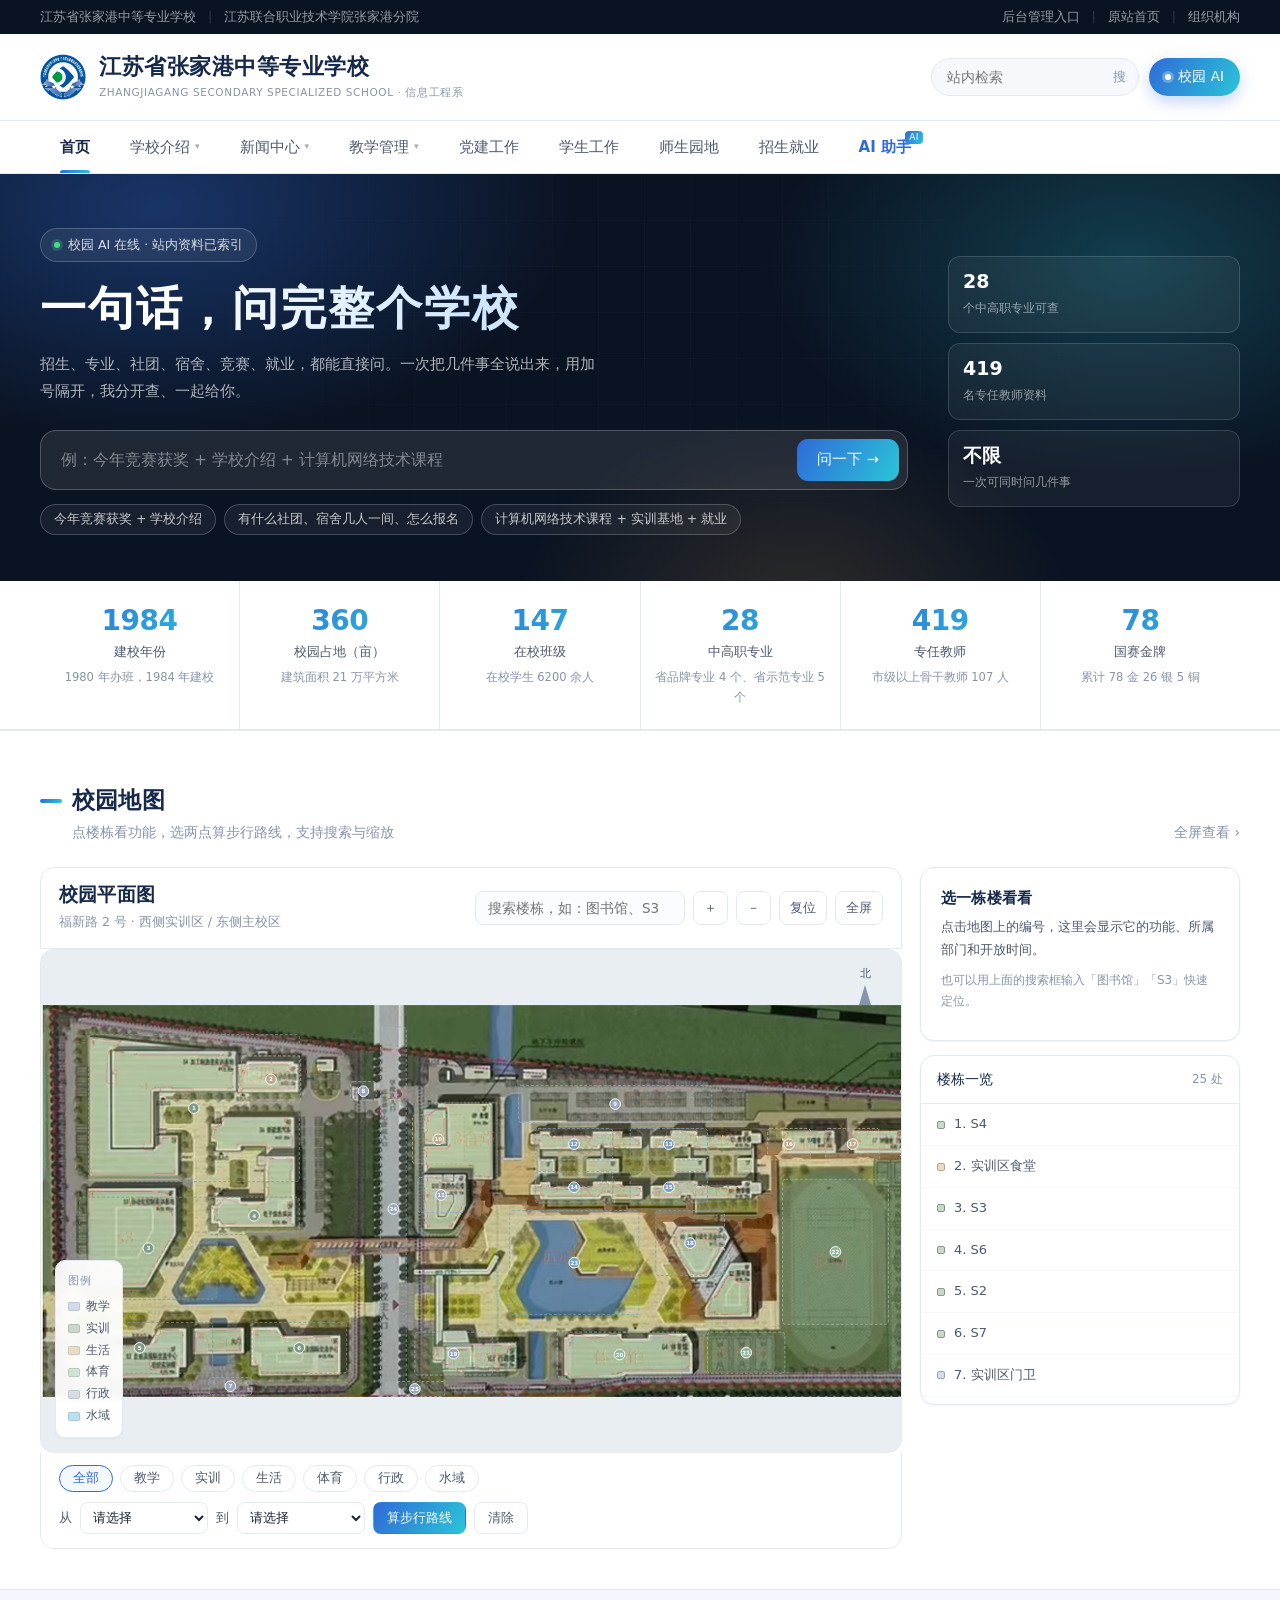
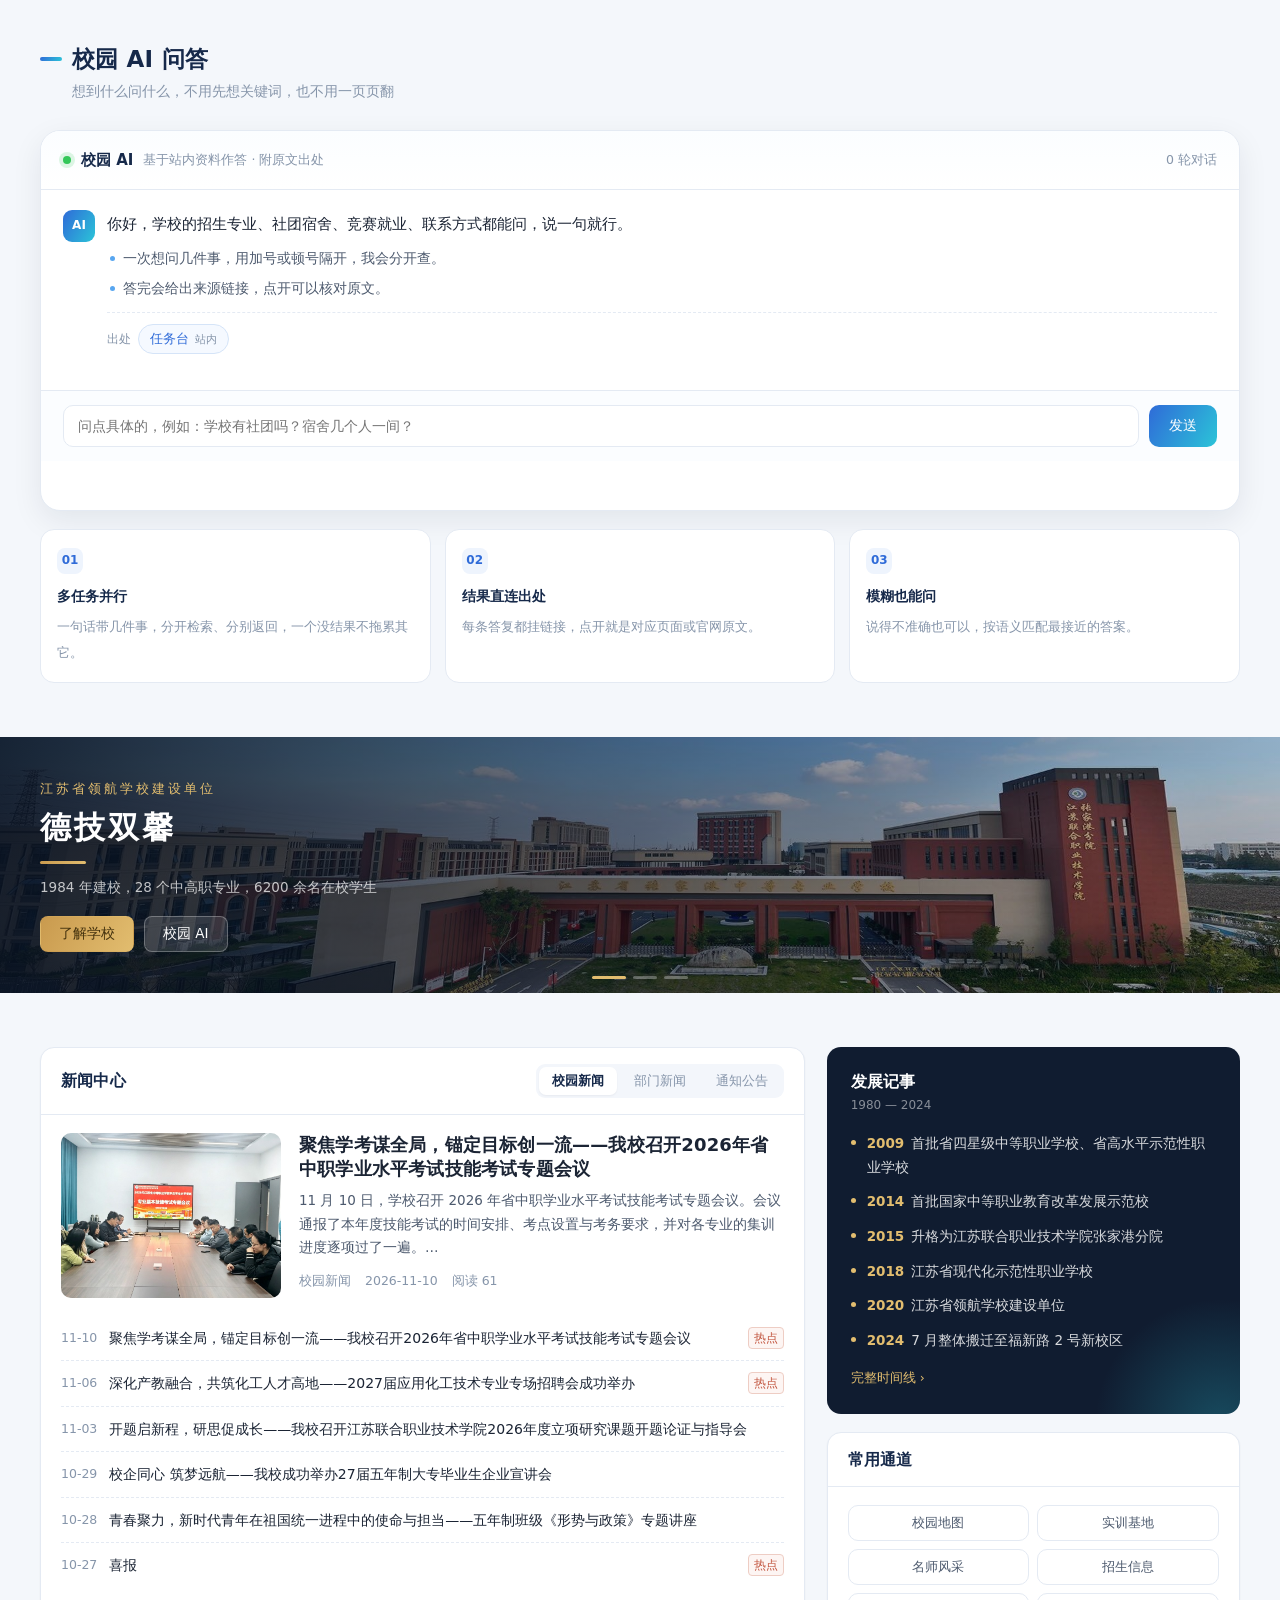
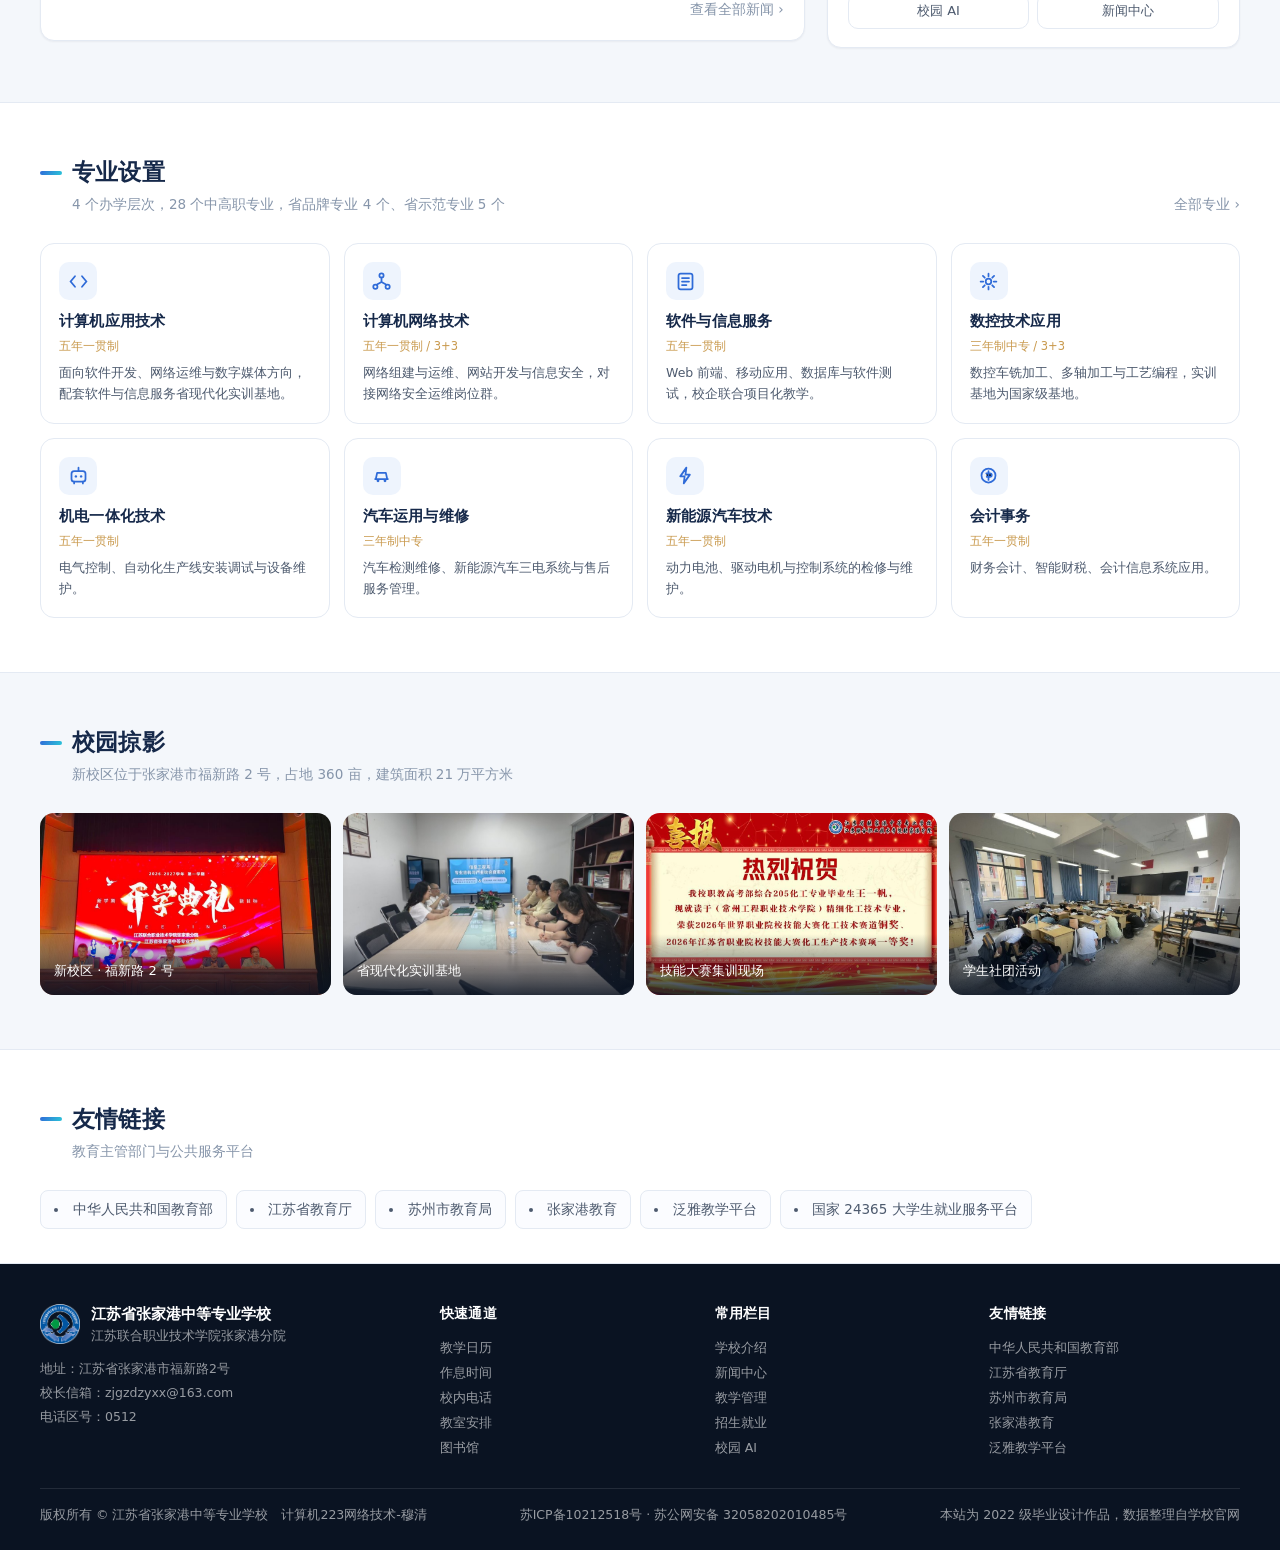
==== commit 80d2fa12: "校园地图板块上移到数据条下方" ====
--- a/index.html
+++ b/index.html
@@ -55,104 +55,6 @@
 <main id="main">
 
   <section class="facts"><div class="wrap" data-facts></div></section>
-
-  <section class="section">
-    <div class="wrap">
-      <div class="sec-head">
-        <div>
-          <h2>校园 AI 问答</h2>
-          <p>想到什么问什么，不用先想关键词，也不用一页页翻</p>
-        </div>
-      </div>
-      <div class="home-ai reveal">
-        <div class="home-ai-hd">
-          <span class="dot"></span>
-          <b>校园 AI</b>
-          <span>基于站内资料作答 · 附原文出处</span>
-          <span class="right" id="chatCount">0 轮对话</span>
-        </div>
-        <div class="home-ai-bd" id="chatBody"></div>
-        <div class="home-ai-ft">
-          <input id="chatInput" type="text" placeholder="问点具体的，例如：学校有社团吗？宿舍几个人一间？">
-          <button type="button" id="chatSend">发送</button>
-        </div>
-        <div style="padding:0 22px 18px"><div class="chips" id="chatChips" style="margin-top:0"></div></div>
-      </div>
-
-      <div class="caps">
-        <div class="cap reveal"><span class="n">01</span><b>多任务并行</b><span>一句话带几件事，分开检索、分别返回，一个没结果不拖累其它。</span></div>
-        <div class="cap reveal"><span class="n">02</span><b>结果直连出处</b><span>每条答复都挂链接，点开就是对应页面或官网原文。</span></div>
-        <div class="cap reveal"><span class="n">03</span><b>模糊也能问</b><span>说得不准确也可以，按语义匹配最接近的答案。</span></div>
-      </div>
-    </div>
-  </section>
-
-  <section class="hero" data-hero></section>
-
-  <section class="section">
-    <div class="wrap cols-main">
-      <div class="card reveal">
-        <div class="card-hd">
-          <h3>新闻中心</h3>
-          <div class="tabs" data-news-tabs>
-            <button class="on" data-c="校园新闻">校园新闻</button>
-            <button data-c="部门新闻">部门新闻</button>
-            <button data-c="通知公告">通知公告</button>
-          </div>
-        </div>
-        <div class="card-bd">
-          <div data-home-news style="margin-bottom:18px"></div>
-          <div data-news-list></div>
-          <div style="text-align:right;margin-top:8px"><a class="sec-more" href="news.html">查看全部新闻 ›</a></div>
-        </div>
-      </div>
-
-      <div style="display:grid;gap:18px">
-        <div class="road reveal">
-          <h3>发展记事</h3>
-          <p>1980 — 2024</p>
-          <ul data-home-road></ul>
-          <a href="school.html#dashiji" style="color:var(--gold-2);font-size:12.5px;position:relative;z-index:2">完整时间线 ›</a>
-        </div>
-        <div class="card reveal">
-          <div class="card-hd"><h3>常用通道</h3></div>
-          <div class="card-bd" style="display:grid;grid-template-columns:1fr 1fr;gap:8px">
-            <a class="btn btn-line" style="height:36px;font-size:13px" href="campus.html">校园地图</a>
-            <a class="btn btn-line" style="height:36px;font-size:13px" href="teach.html#shixun">实训基地</a>
-            <a class="btn btn-line" style="height:36px;font-size:13px" href="teacher.html">名师风采</a>
-            <a class="btn btn-line" style="height:36px;font-size:13px" href="admit.html">招生信息</a>
-            <a class="btn btn-line" style="height:36px;font-size:13px" href="ai.html">校园 AI</a>
-            <a class="btn btn-line" style="height:36px;font-size:13px" href="news.html">新闻中心</a>
-          </div>
-        </div>
-      </div>
-    </div>
-  </section>
-
-  <section class="section alt">
-    <div class="wrap">
-      <div class="sec-head">
-        <div>
-          <h2>专业设置</h2>
-          <p>4 个办学层次，28 个中高职专业，省品牌专业 4 个、省示范专业 5 个</p>
-        </div>
-        <a class="sec-more" href="teach.html#zhuanye">全部专业 ›</a>
-      </div>
-      <div class="major-grid" data-home-majors></div>
-    </div>
-  </section>
-
-  <section class="section">
-    <div class="wrap">
-      <div class="sec-head">
-        <div>
-          <h2>校园掠影</h2>
-          <p>新校区位于张家港市福新路 2 号，占地 360 亩，建筑面积 21 万平方米</p>
-        </div>
-      </div>
-      <div class="gallery" data-home-gallery></div>
-    </div>
-  </section>
 
   <section class="section section-map" id="campus">
     <div class="wrap" style="margin-bottom:22px">
@@ -234,6 +136,104 @@
     </div>
   </section>
 
+  <section class="section">
+    <div class="wrap">
+      <div class="sec-head">
+        <div>
+          <h2>校园 AI 问答</h2>
+          <p>想到什么问什么，不用先想关键词，也不用一页页翻</p>
+        </div>
+      </div>
+      <div class="home-ai reveal">
+        <div class="home-ai-hd">
+          <span class="dot"></span>
+          <b>校园 AI</b>
+          <span>基于站内资料作答 · 附原文出处</span>
+          <span class="right" id="chatCount">0 轮对话</span>
+        </div>
+        <div class="home-ai-bd" id="chatBody"></div>
+        <div class="home-ai-ft">
+          <input id="chatInput" type="text" placeholder="问点具体的，例如：学校有社团吗？宿舍几个人一间？">
+          <button type="button" id="chatSend">发送</button>
+        </div>
+        <div style="padding:0 22px 18px"><div class="chips" id="chatChips" style="margin-top:0"></div></div>
+      </div>
+
+      <div class="caps">
+        <div class="cap reveal"><span class="n">01</span><b>多任务并行</b><span>一句话带几件事，分开检索、分别返回，一个没结果不拖累其它。</span></div>
+        <div class="cap reveal"><span class="n">02</span><b>结果直连出处</b><span>每条答复都挂链接，点开就是对应页面或官网原文。</span></div>
+        <div class="cap reveal"><span class="n">03</span><b>模糊也能问</b><span>说得不准确也可以，按语义匹配最接近的答案。</span></div>
+      </div>
+    </div>
+  </section>
+
+  <section class="hero" data-hero></section>
+
+  <section class="section">
+    <div class="wrap cols-main">
+      <div class="card reveal">
+        <div class="card-hd">
+          <h3>新闻中心</h3>
+          <div class="tabs" data-news-tabs>
+            <button class="on" data-c="校园新闻">校园新闻</button>
+            <button data-c="部门新闻">部门新闻</button>
+            <button data-c="通知公告">通知公告</button>
+          </div>
+        </div>
+        <div class="card-bd">
+          <div data-home-news style="margin-bottom:18px"></div>
+          <div data-news-list></div>
+          <div style="text-align:right;margin-top:8px"><a class="sec-more" href="news.html">查看全部新闻 ›</a></div>
+        </div>
+      </div>
+
+      <div style="display:grid;gap:18px">
+        <div class="road reveal">
+          <h3>发展记事</h3>
+          <p>1980 — 2024</p>
+          <ul data-home-road></ul>
+          <a href="school.html#dashiji" style="color:var(--gold-2);font-size:12.5px;position:relative;z-index:2">完整时间线 ›</a>
+        </div>
+        <div class="card reveal">
+          <div class="card-hd"><h3>常用通道</h3></div>
+          <div class="card-bd" style="display:grid;grid-template-columns:1fr 1fr;gap:8px">
+            <a class="btn btn-line" style="height:36px;font-size:13px" href="campus.html">校园地图</a>
+            <a class="btn btn-line" style="height:36px;font-size:13px" href="teach.html#shixun">实训基地</a>
+            <a class="btn btn-line" style="height:36px;font-size:13px" href="teacher.html">名师风采</a>
+            <a class="btn btn-line" style="height:36px;font-size:13px" href="admit.html">招生信息</a>
+            <a class="btn btn-line" style="height:36px;font-size:13px" href="ai.html">校园 AI</a>
+            <a class="btn btn-line" style="height:36px;font-size:13px" href="news.html">新闻中心</a>
+          </div>
+        </div>
+      </div>
+    </div>
+  </section>
+
+  <section class="section alt">
+    <div class="wrap">
+      <div class="sec-head">
+        <div>
+          <h2>专业设置</h2>
+          <p>4 个办学层次，28 个中高职专业，省品牌专业 4 个、省示范专业 5 个</p>
+        </div>
+        <a class="sec-more" href="teach.html#zhuanye">全部专业 ›</a>
+      </div>
+      <div class="major-grid" data-home-majors></div>
+    </div>
+  </section>
+
+  <section class="section">
+    <div class="wrap">
+      <div class="sec-head">
+        <div>
+          <h2>校园掠影</h2>
+          <p>新校区位于张家港市福新路 2 号，占地 360 亩，建筑面积 21 万平方米</p>
+        </div>
+      </div>
+      <div class="gallery" data-home-gallery></div>
+    </div>
+  </section>
+
   <section class="section alt" style="padding-bottom:34px">
     <div class="wrap">
       <div class="sec-head"><div><h2>友情链接</h2><p>教育主管部门与公共服务平台</p></div></div>
